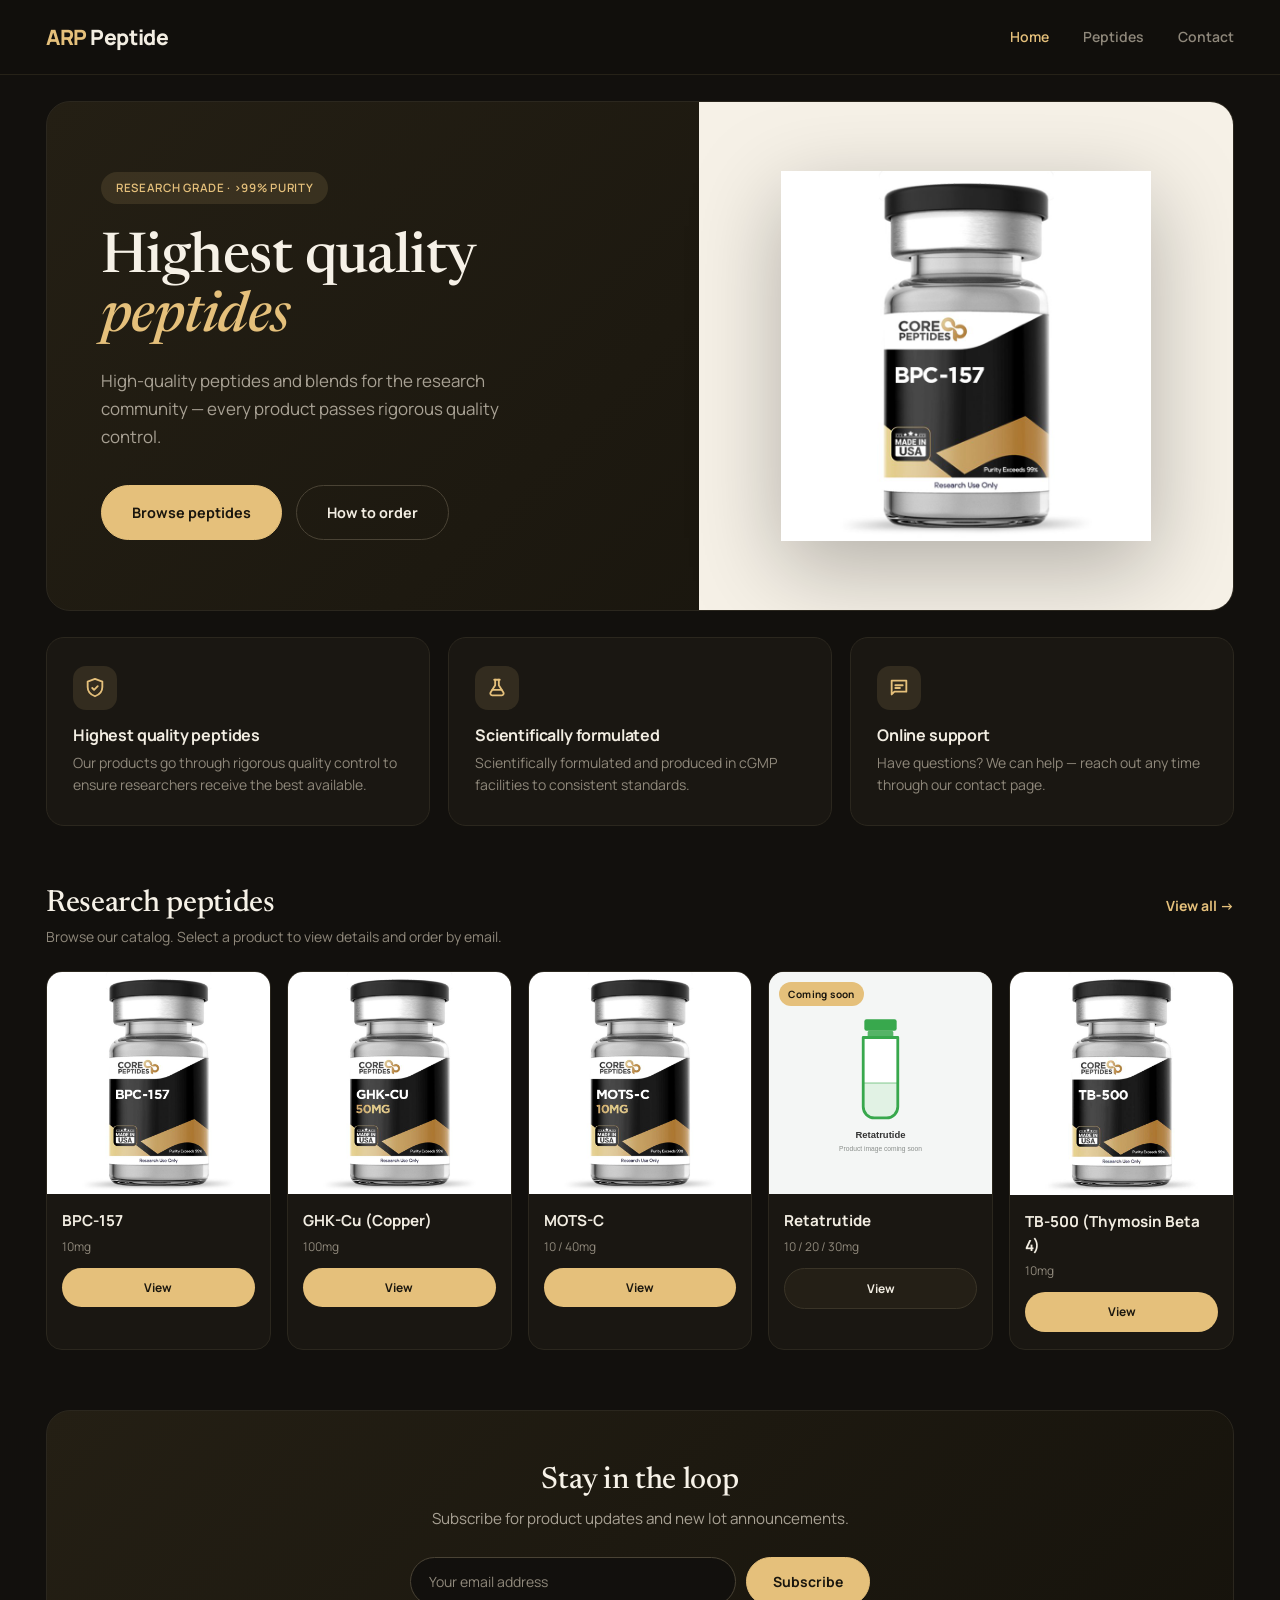
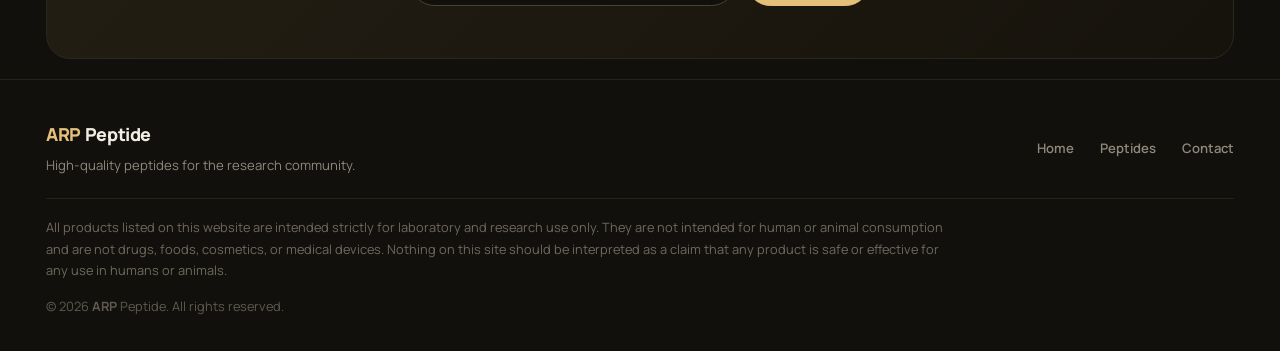
==== index.html @ 28e72f17 "initial" ====
<!DOCTYPE html>
<html lang="en">
<head>
  <meta charset="utf-8">
  <meta name="viewport" content="width=device-width, initial-scale=1">
  <title>ARP Peptide — High Quality Research Peptides</title>
  <meta name="description" content="ARP Peptide — high quality research peptides and peptide blends for laboratory research use.">
  <link rel="preconnect" href="https://fonts.googleapis.com">
  <link rel="preconnect" href="https://fonts.gstatic.com" crossorigin>
  <link href="https://fonts.googleapis.com/css2?family=Manrope:wght@400;500;600;700;800&family=Newsreader:ital,opsz,wght@0,6..72,400;0,6..72,500;1,6..72,400;1,6..72,500&display=swap" rel="stylesheet">
  <link rel="stylesheet" href="assets/css/styles.css">
</head>
<body>

  <header class="site-header">
    <div class="container">
      <a class="logo" data-brand href="index.html">ARP Peptide</a>
      <button class="nav-toggle" aria-label="Toggle menu"><span></span><span></span><span></span></button>
      <nav class="nav">
        <a href="index.html" class="active">Home</a>
        <a href="products.html">Peptides</a>
        <a href="contact.html">Contact</a>
      </nav>
    </div>
  </header>

  <!-- Hero -->
  <section class="hero">
    <div class="container">
      <div class="hero-card">
        <div class="hero-copy">
          <span class="hero-badge">RESEARCH GRADE &middot; &gt;99% PURITY</span>
          <h1>Highest quality <em>peptides</em></h1>
          <p>High-quality peptides and blends for the research community — every product passes rigorous quality control.</p>
          <div class="hero-actions">
            <a class="btn btn--gold btn--lg" href="products.html">Browse peptides</a>
            <a class="btn btn--outline btn--lg" href="contact.html">How to order</a>
          </div>
        </div>
        <div class="hero-visual">
          <img src="assets/img/bpc-157.jpg" alt="Research peptide vial">
        </div>
      </div>
    </div>
  </section>

  <!-- Features -->
  <section class="section-tight">
    <div class="container">
      <div class="features">
        <div class="feature">
          <div class="icon" aria-hidden="true">
            <svg viewBox="0 0 24 24" fill="none" stroke="currentColor" stroke-width="2" stroke-linecap="round" stroke-linejoin="round"><path d="M12 2l8 3v6c0 5-3.5 8.5-8 10-4.5-1.5-8-5-8-10V5z"/><path d="M9 12l2 2 4-4"/></svg>
          </div>
          <h3>Highest quality peptides</h3>
          <p>Our products go through rigorous quality control to ensure researchers receive the best available.</p>
        </div>
        <div class="feature">
          <div class="icon" aria-hidden="true">
            <svg viewBox="0 0 24 24" fill="none" stroke="currentColor" stroke-width="2" stroke-linecap="round" stroke-linejoin="round"><path d="M9 3h6"/><path d="M10 3v6l-5 8a2 2 0 0 0 1.7 3h10.6a2 2 0 0 0 1.7-3l-5-8V3"/><path d="M7 14h10"/></svg>
          </div>
          <h3>Scientifically formulated</h3>
          <p>Scientifically formulated and produced in cGMP facilities to consistent standards.</p>
        </div>
        <div class="feature">
          <div class="icon" aria-hidden="true">
            <svg viewBox="0 0 24 24" fill="none" stroke="currentColor" stroke-width="2" stroke-linecap="round" stroke-linejoin="round"><path d="M4 4h16v12H7l-3 3z"/><path d="M8 9h8"/><path d="M8 12h5"/></svg>
          </div>
          <h3>Online support</h3>
          <p>Have questions? We can help — reach out any time through our contact page.</p>
        </div>
      </div>
    </div>
  </section>

  <!-- Catalog -->
  <section class="section">
    <div class="container">
      <div class="catalog-head">
        <div>
          <h2>Research peptides</h2>
          <p>Browse our catalog. Select a product to view details and order by email.</p>
        </div>
        <a class="catalog-viewall" href="products.html">View all &rarr;</a>
      </div>
      <div class="product-grid" data-product-grid></div>
    </div>
  </section>

  <!-- Newsletter -->
  <section class="section-tight">
    <div class="container">
      <div class="newsletter-card">
        <h2>Stay in the loop</h2>
        <p>Subscribe for product updates and new lot announcements.</p>
        <form data-newsletter>
          <input type="email" placeholder="Your email address" aria-label="Email address" required>
          <button type="submit" class="btn btn--gold">Subscribe</button>
        </form>
      </div>
    </div>
  </section>

  <footer class="site-footer">
    <div class="container">
      <div class="footer-grid">
        <div class="footer-brand">
          <div class="logo" data-brand>ARP Peptide</div>
          <p>High-quality peptides for the research community.</p>
        </div>
        <nav class="foot-nav">
          <a href="index.html">Home</a>
          <a href="products.html">Peptides</a>
          <a href="contact.html">Contact</a>
        </nav>
      </div>
      <p class="disclaimer">All products listed on this website are intended strictly for laboratory and research use only. They are not intended for human or animal consumption and are not drugs, foods, cosmetics, or medical devices. Nothing on this site should be interpreted as a claim that any product is safe or effective for any use in humans or animals.</p>
      <p class="copyright">&copy; <span data-year></span> <span data-brand>ARP Peptide</span>. All rights reserved.</p>
    </div>
  </footer>

  <script src="assets/js/config.js"></script>
  <script src="assets/js/products.js"></script>
  <script src="assets/js/main.js"></script>
</body>
</html>
---- assets/css/styles.css ----
/* ==========================================================================
   ARP Peptide — styles
   Dark, premium theme: warm near-black background, gold accent,
   Newsreader (serif) headlines paired with Manrope (sans) UI.
   ========================================================================== */
:root {
  --gold: #e5c07b;
  --gold-dark: #d4ab5f;

  --bg: #12100d;
  --bg-panel: #1a1712;
  --bg-soft: #16130c;
  --cream: #f6f1e7;

  --line: #2b271e;
  --line-2: #262218;
  --border-strong: #4a4335;

  --ink: #f6f1e7;
  --ink-2: #f2ede2;
  --body: #c9c4ba;
  --muted: #8f887b;
  --muted-2: #a8a194;
  --faint: #6f695c;

  /* backwards-compatible aliases used by shared components */
  --accent: var(--gold);
  --accent-dark: var(--gold-dark);

  --radius-pill: 999px;
  --maxw: 1240px;
  --font: 'Manrope', system-ui, 'Segoe UI', Arial, sans-serif;
  --font-serif: 'Newsreader', Georgia, 'Times New Roman', serif;
}

* { box-sizing: border-box; }
html { -webkit-text-size-adjust: 100%; }

body {
  margin: 0;
  font-family: var(--font);
  color: var(--body);
  background: var(--bg);
  line-height: 1.6;
  font-size: 16px;
}

img { max-width: 100%; height: auto; display: block; }

a { color: var(--gold); text-decoration: none; }
a:hover { color: var(--gold-dark); }

h1, h2, h3, h4 { color: var(--ink); font-weight: 700; line-height: 1.2; margin: 0 0 .6em; letter-spacing: -.01em; }
h1 { font-size: 2rem; }
h2 { font-size: 1.7rem; }
h3 { font-size: 1.2rem; }
h4 { font-size: 1.02rem; }

.container, .wrap { max-width: var(--maxw); margin: 0 auto; padding: 0 26px; }
.section { padding: 40px 0; }
.section-tight { padding: 20px 0; }
.text-center { text-align: center; }
.serif { font-family: var(--font-serif); font-weight: 500; }

/* ---------- Buttons -------------------------------------------------------- */
.btn {
  display: inline-block;
  font-family: var(--font);
  font-weight: 700;
  font-size: .875rem;
  padding: 13px 26px;
  border-radius: var(--radius-pill);
  border: 1.5px solid var(--gold);
  background: var(--gold);
  color: #1a160e;
  cursor: pointer;
  transition: background .18s ease, color .18s ease, border-color .18s ease, transform .18s ease;
  text-align: center;
  white-space: nowrap;
}
.btn:hover { background: var(--gold-dark); border-color: var(--gold-dark); color: #1a160e; transform: translateY(-1px); }
/* aliases */
.btn--gold, .btn--solid { background: var(--gold); border-color: var(--gold); color: #1a160e; }
.btn--outline {
  background: transparent; border: 1.5px solid var(--border-strong); color: var(--ink-2);
}
.btn--outline:hover { background: rgba(229,192,123,.08); border-color: var(--gold); color: var(--ink-2); transform: translateY(-1px); }
.btn--block { display: block; width: 100%; }
.btn--lg { padding: 15px 30px; font-size: .9rem; }
.btn--sm { padding: 10px 20px; font-size: .8rem; }

/* ---------- Header --------------------------------------------------------- */
.site-header {
  position: sticky; top: 0; z-index: 50;
  background: rgba(18,16,13,.86);
  backdrop-filter: blur(10px);
  -webkit-backdrop-filter: blur(10px);
  border-bottom: 1px solid var(--line-2);
}
.site-header .container {
  display: flex; align-items: center; justify-content: space-between;
  min-height: 74px; gap: 18px;
}
.logo { font-size: 1.32rem; font-weight: 800; letter-spacing: -.02em; color: var(--ink-2); }
.logo b { color: var(--gold); font-weight: 800; }
.nav { display: flex; align-items: center; gap: 34px; }
.nav a { color: var(--muted); font-weight: 600; font-size: .875rem; }
.nav a:hover, .nav a.active { color: var(--gold); }
.header-cta { margin-left: auto; }
.nav-toggle { display: none; background: none; border: 0; cursor: pointer; padding: 8px; color: var(--ink-2); }
.nav-toggle span { display: block; width: 24px; height: 2px; background: currentColor; margin: 5px 0; transition: .2s; }

/* ---------- Hero ----------------------------------------------------------- */
.hero { padding: 26px 0 6px; }
.hero-card {
  background: linear-gradient(135deg, #241f14 0%, #16130c 100%);
  border: 1px solid var(--line);
  border-radius: 24px;
  overflow: hidden;
  display: grid;
  grid-template-columns: 1.1fr .9fr;
}
.hero-copy { padding: 70px 54px; }
.hero-badge {
  display: inline-block;
  background: rgba(229,192,123,.12); color: var(--gold);
  font-weight: 600; font-size: .72rem; letter-spacing: .06em;
  padding: 7px 15px; border-radius: var(--radius-pill); margin-bottom: 26px;
}
.hero-copy h1 {
  font-family: var(--font-serif); font-weight: 500;
  font-size: clamp(2.2rem, 4.4vw, 3.5rem); line-height: 1.04;
  color: #f6f1e7; margin: 0 0 20px;
}
.hero-copy h1 em { font-style: italic; color: var(--gold); }
.hero-copy p { font-size: 1.06rem; line-height: 1.65; color: var(--muted-2); max-width: 430px; margin: 0 0 34px; }
.hero-actions { display: flex; gap: 14px; flex-wrap: wrap; }
.hero-visual { background: var(--cream); display: flex; align-items: center; justify-content: center; padding: 30px; }
.hero-visual img { width: 78%; filter: drop-shadow(0 26px 44px rgba(0,0,0,.28)); }

/* ---------- Feature columns ------------------------------------------------ */
.features { display: grid; grid-template-columns: repeat(3, 1fr); gap: 18px; }
.feature { background: var(--bg-panel); border: 1px solid var(--line); border-radius: 18px; padding: 28px 26px; }
.feature .icon {
  width: 44px; height: 44px; border-radius: 13px;
  background: rgba(229,192,123,.12); color: var(--gold);
  display: flex; align-items: center; justify-content: center; margin-bottom: 16px;
}
.feature .icon svg { width: 22px; height: 22px; }
.feature h3 { font-size: 1rem; color: var(--ink-2); margin: 0 0 7px; }
.feature p { margin: 0; font-size: .875rem; line-height: 1.6; color: var(--muted); }

/* ---------- Catalog header ------------------------------------------------- */
.catalog-head { display: flex; align-items: baseline; justify-content: space-between; gap: 18px; margin-bottom: 22px; }
.catalog-head h2 { font-family: var(--font-serif); font-weight: 500; font-size: 1.9rem; color: #f6f1e7; margin: 0 0 4px; }
.catalog-head p { font-size: .875rem; color: var(--muted); margin: 0; }
.catalog-viewall { font-size: .875rem; font-weight: 700; color: var(--gold); white-space: nowrap; }

/* generic section titles (used by products / contact pages) */
.section-title { color: var(--ink); }
.section-sub { color: var(--muted); margin: 0 0 30px; }
.products-page .section-title { font-family: var(--font-serif); font-weight: 500; }

/* ---------- Product grid + cards ------------------------------------------- */
.product-grid {
  display: grid;
  grid-template-columns: repeat(auto-fill, minmax(185px, 1fr));
  gap: 16px;
}
.product-card {
  background: var(--bg-panel);
  border: 1px solid var(--line);
  border-radius: 16px;
  overflow: hidden;
  display: block;
  transition: border-color .2s ease, transform .2s ease, box-shadow .2s ease;
}
.product-card:hover { border-color: #3d3728; transform: translateY(-3px); box-shadow: 0 16px 34px rgba(0,0,0,.35); }
.product-card__imgwrap { aspect-ratio: 1; background: var(--cream); position: relative; }
.product-card__imgwrap img { width: 100%; height: 100%; object-fit: cover; }
.product-card__badge {
  position: absolute; top: 10px; left: 10px;
  font-size: .625rem; font-weight: 700; letter-spacing: .04em;
  background: var(--gold); color: #1a160e; padding: 4px 9px; border-radius: var(--radius-pill);
}
.product-card__body { padding: 15px 15px 17px; }
.product-card__title { font-weight: 700; font-size: .95rem; color: var(--ink-2); }
.product-card__sizes { font-size: .75rem; color: var(--muted); margin: 3px 0 12px; }
.product-card__cta {
  text-align: center; background: var(--gold); color: #1a160e;
  font-weight: 700; font-size: .75rem; padding: 10px 0; border-radius: var(--radius-pill);
}
.product-card__cta--ghost { background: #241f16; color: var(--ink-2); border: 1px solid #3a3427; }

/* ---------- Newsletter card ------------------------------------------------ */
.newsletter-card {
  background: linear-gradient(135deg, #241f14 0%, #16130c 100%);
  border: 1px solid var(--line); border-radius: 24px;
  padding: 52px; text-align: center;
}
.newsletter-card h2 { font-family: var(--font-serif); font-weight: 500; font-size: 1.9rem; color: #f6f1e7; margin: 0 0 8px; }
.newsletter-card p { font-size: .95rem; color: var(--muted-2); margin: 0 0 26px; }
.newsletter-card form { display: flex; gap: 10px; max-width: 460px; margin: 0 auto; }
.newsletter-card input {
  flex: 1; background: var(--bg); border: 1px solid var(--border-strong); color: var(--ink-2);
  font-family: var(--font); font-size: .875rem; padding: 14px 18px; border-radius: var(--radius-pill); outline: none;
}
.newsletter-card input::placeholder { color: var(--muted); }

/* ---------- Product detail ------------------------------------------------- */
.product-detail { display: grid; grid-template-columns: 1fr 1fr; gap: 50px; align-items: start; }
.product-gallery { border: 1px solid var(--line); border-radius: 18px; overflow: hidden; background: var(--cream); position: sticky; top: 92px; }
.product-gallery img { width: 100%; aspect-ratio: 1/1; object-fit: cover; }
.product-info h1 { margin-bottom: 6px; }
.spec-table { width: 100%; border-collapse: collapse; margin: 20px 0 26px; }
.spec-table th, .spec-table td { text-align: left; padding: 10px 0; border-bottom: 1px solid var(--line); font-size: .92rem; }
.spec-table th { color: var(--ink-2); font-weight: 600; width: 40%; }
.spec-table td { color: var(--body); }

.order-box { background: var(--bg-panel); border: 1px solid var(--line); border-radius: 16px; padding: 22px; }
.order-box .field { margin-bottom: 16px; }
.order-box label { display: block; font-weight: 600; color: var(--ink-2); font-size: .72rem; text-transform: uppercase; letter-spacing: .04em; margin-bottom: 7px; }
.order-box select, .order-box input {
  width: 100%; padding: 12px 14px; border: 1px solid var(--border-strong); border-radius: 10px;
  font-family: var(--font); font-size: .95rem; color: var(--ink-2); background: var(--bg);
}
.order-box .row { display: flex; gap: 14px; }
.order-box .row .field { flex: 1; }
.order-note { font-size: .78rem; color: var(--muted); margin: 14px 0 0; }

.product-description { margin-top: 56px; padding-top: 40px; border-top: 1px solid var(--line); }
.product-description h3 { margin-top: 34px; color: var(--gold); }
.product-description h4 { margin-top: 26px; color: var(--ink-2); }
.product-description p, .product-description li { font-size: .96rem; color: var(--body); }
.product-description ul { padding-left: 20px; }
.coming-soon { text-align: center; padding: 40px 20px; background: var(--bg-panel); border: 1px dashed #3a3427; border-radius: 16px; color: var(--muted); }
.coming-soon h3 { color: var(--ink-2); }

.breadcrumb { font-size: .82rem; color: var(--muted); margin-bottom: 24px; }
.breadcrumb a { color: var(--muted); }
.breadcrumb a:hover { color: var(--gold); }

/* ---------- Contact -------------------------------------------------------- */
.contact-card { max-width: 640px; margin: 0 auto; text-align: center; background: var(--bg-panel); border: 1px solid var(--line); border-radius: 18px; padding: 44px; }
.contact-card h3 { color: var(--ink-2); }
.contact-card .big-email { display: inline-block; font-size: 1.25rem; font-weight: 700; color: var(--gold); margin: 18px 0 26px; word-break: break-all; }

/* ---------- Footer --------------------------------------------------------- */
.site-footer { border-top: 1px solid var(--line-2); background: var(--bg); padding: 40px 0 34px; font-size: .82rem; color: var(--faint); }
.site-footer .footer-grid { display: flex; flex-wrap: wrap; justify-content: space-between; align-items: center; gap: 18px; padding-bottom: 22px; border-bottom: 1px solid var(--line-2); }
.site-footer .logo { color: var(--ink-2); font-size: 1.12rem; margin-bottom: 6px; }
.site-footer .footer-brand p { color: var(--muted); margin: 0; }
.site-footer .foot-nav { display: flex; gap: 26px; flex-wrap: wrap; font-weight: 600; }
.site-footer a { color: var(--muted); }
.site-footer a:hover { color: var(--gold); }
.site-footer .disclaimer { line-height: 1.7; margin: 18px 0 0; max-width: 900px; font-size: .8rem; color: var(--faint); }
.site-footer .copyright { margin: 14px 0 0; color: #5f5a4f; font-size: .8rem; }

/* ---------- Responsive ----------------------------------------------------- */
@media (max-width: 900px) {
  .hero-card { grid-template-columns: 1fr; }
  .hero-copy { padding: 48px 34px; }
  .hero-visual { order: -1; }
  .features { grid-template-columns: 1fr; gap: 14px; }
  .product-detail { grid-template-columns: 1fr; gap: 34px; }
  .product-gallery { position: static; max-width: 460px; margin: 0 auto; }
}
@media (max-width: 820px) {
  .nav {
    position: absolute; top: 74px; left: 0; right: 0;
    background: rgba(18,16,13,.98); border-bottom: 1px solid var(--line);
    flex-direction: column; gap: 0; padding: 8px 0; display: none;
  }
  .nav.open { display: flex; }
  .nav a { width: 100%; padding: 14px 26px; }
  .nav-toggle { display: block; order: 3; }
  .header-cta { display: none; }
}
@media (max-width: 560px) {
  .container, .wrap { padding: 0 18px; }
  .newsletter-card { padding: 36px 24px; }
  .newsletter-card form { flex-direction: column; }
  .catalog-head { flex-direction: column; align-items: flex-start; gap: 8px; }
  .order-box .row { flex-direction: column; gap: 0; }
}
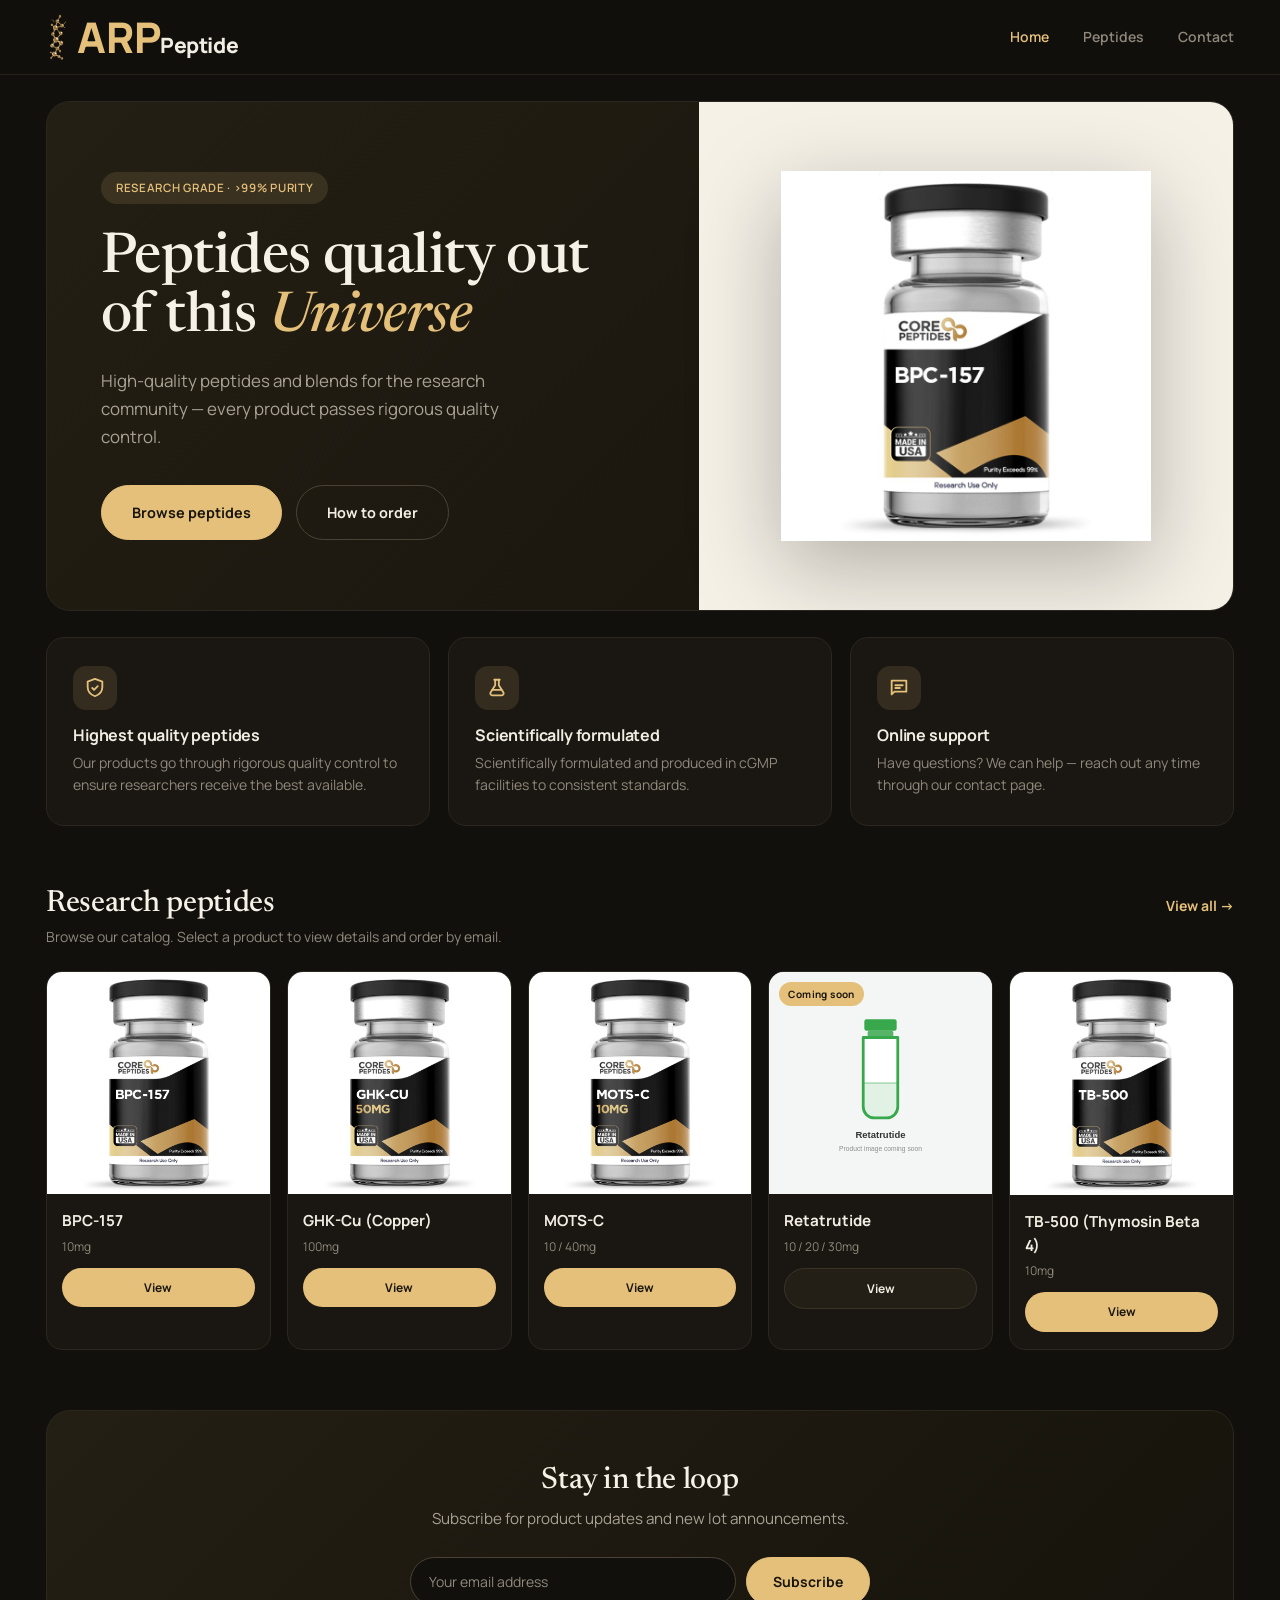
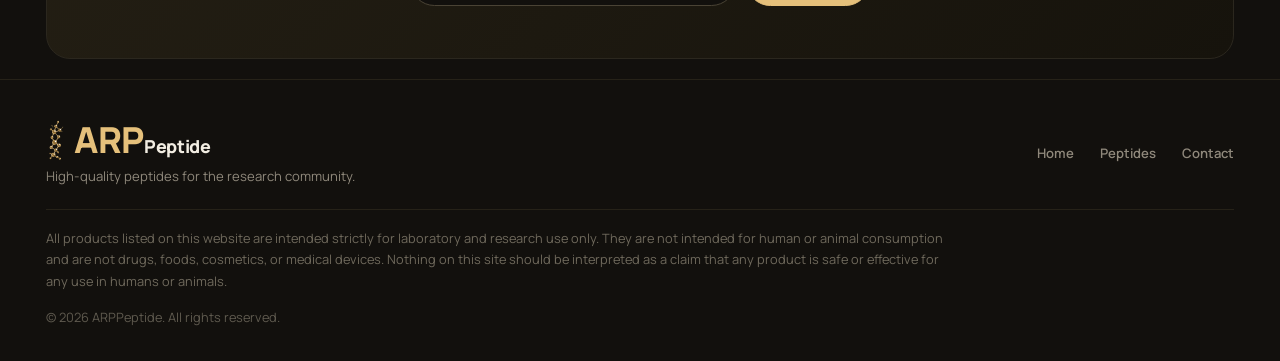
==== commit 827ae39c: "editing the logo and a text on the home page" ====
--- a/index.html
+++ b/index.html
@@ -30,7 +30,7 @@
       <div class="hero-card">
         <div class="hero-copy">
           <span class="hero-badge">RESEARCH GRADE &middot; &gt;99% PURITY</span>
-          <h1>Highest quality <em>peptides</em></h1>
+          <h1>Peptides quality out of this <em>Universe</em></h1>
           <p>High-quality peptides and blends for the research community — every product passes rigorous quality control.</p>
           <div class="hero-actions">
             <a class="btn btn--gold btn--lg" href="products.html">Browse peptides</a>
--- a/assets/css/styles.css
+++ b/assets/css/styles.css
@@ -101,8 +101,11 @@
   display: flex; align-items: center; justify-content: space-between;
   min-height: 74px; gap: 18px;
 }
-.logo { font-size: 1.32rem; font-weight: 800; letter-spacing: -.02em; color: var(--ink-2); }
-.logo b { color: var(--gold); font-weight: 800; }
+.logo { display: inline-flex; align-items: center; gap: 9px; font-size: 1.32rem; font-weight: 800; letter-spacing: -.02em; color: var(--ink-2); line-height: 1; white-space: nowrap; }
+.logo-mark { height: 2.2em; width: auto; flex-shrink: 0; display: block; }        /* molecule mark, left of the wordmark */
+.logo-text { display: inline-flex; align-items: baseline; }
+.logo .brand-primary { color: var(--gold); font-weight: 800; font-size: 2em; }   /* "ARP" — 2x bigger */
+.logo .brand-secondary { color: var(--ink-2); font-weight: 800; }                 /* "Peptide" */
 .nav { display: flex; align-items: center; gap: 34px; }
 .nav a { color: var(--muted); font-weight: 600; font-size: .875rem; }
 .nav a:hover, .nav a.active { color: var(--gold); }
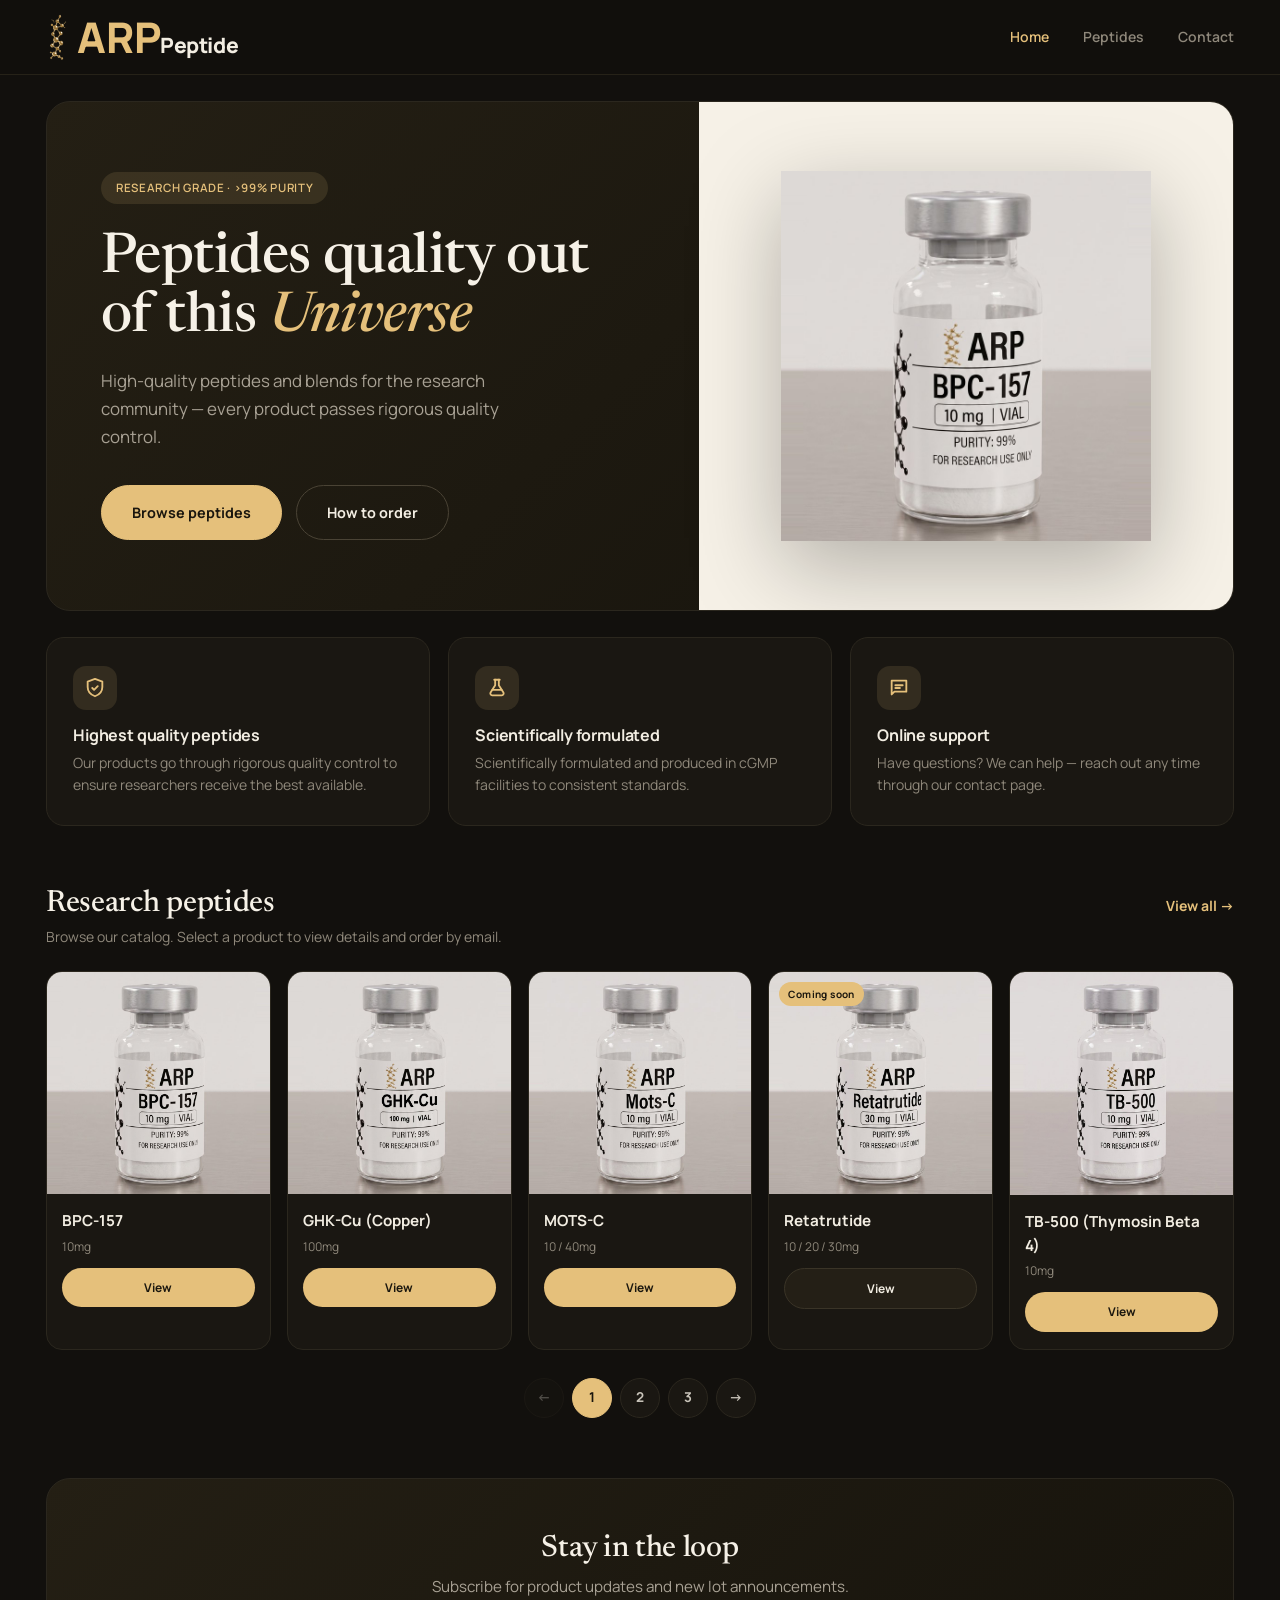
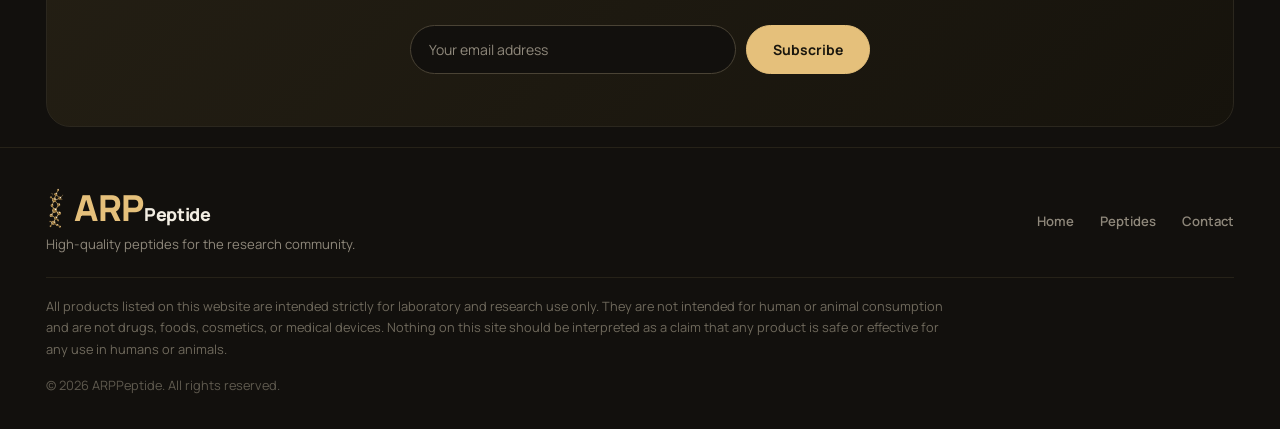
==== commit b28aa1aa: "fixing the products images and adding more products and paginate for home page" ====
--- a/index.html
+++ b/index.html
@@ -83,7 +83,7 @@
         </div>
         <a class="catalog-viewall" href="products.html">View all &rarr;</a>
       </div>
-      <div class="product-grid" data-product-grid></div>
+      <div class="product-grid" data-product-grid data-page-size="5"></div>
     </div>
   </section>
 
--- a/assets/css/styles.css
+++ b/assets/css/styles.css
@@ -195,6 +195,21 @@
 }
 .product-card__cta--ghost { background: #241f16; color: var(--ink-2); border: 1px solid #3a3427; }
 
+/* ---------- Pagination ----------------------------------------------------- */
+.pagination { display: flex; justify-content: center; align-items: center; gap: 8px; margin-top: 28px; flex-wrap: wrap; }
+.pagination:empty { display: none; }
+.page-btn {
+  min-width: 40px; height: 40px; padding: 0 12px;
+  border: 1px solid var(--line); border-radius: var(--radius-pill);
+  background: var(--bg-panel); color: var(--body);
+  font-family: var(--font); font-weight: 700; font-size: .85rem; line-height: 1;
+  cursor: pointer;
+  transition: border-color .18s ease, color .18s ease, background .18s ease;
+}
+.page-btn:hover:not(:disabled):not(.is-active) { border-color: var(--gold); color: var(--gold); }
+.page-btn.is-active { background: var(--gold); border-color: var(--gold); color: #1a160e; }
+.page-btn:disabled { opacity: .35; cursor: default; }
+
 /* ---------- Newsletter card ------------------------------------------------ */
 .newsletter-card {
   background: linear-gradient(135deg, #241f14 0%, #16130c 100%);
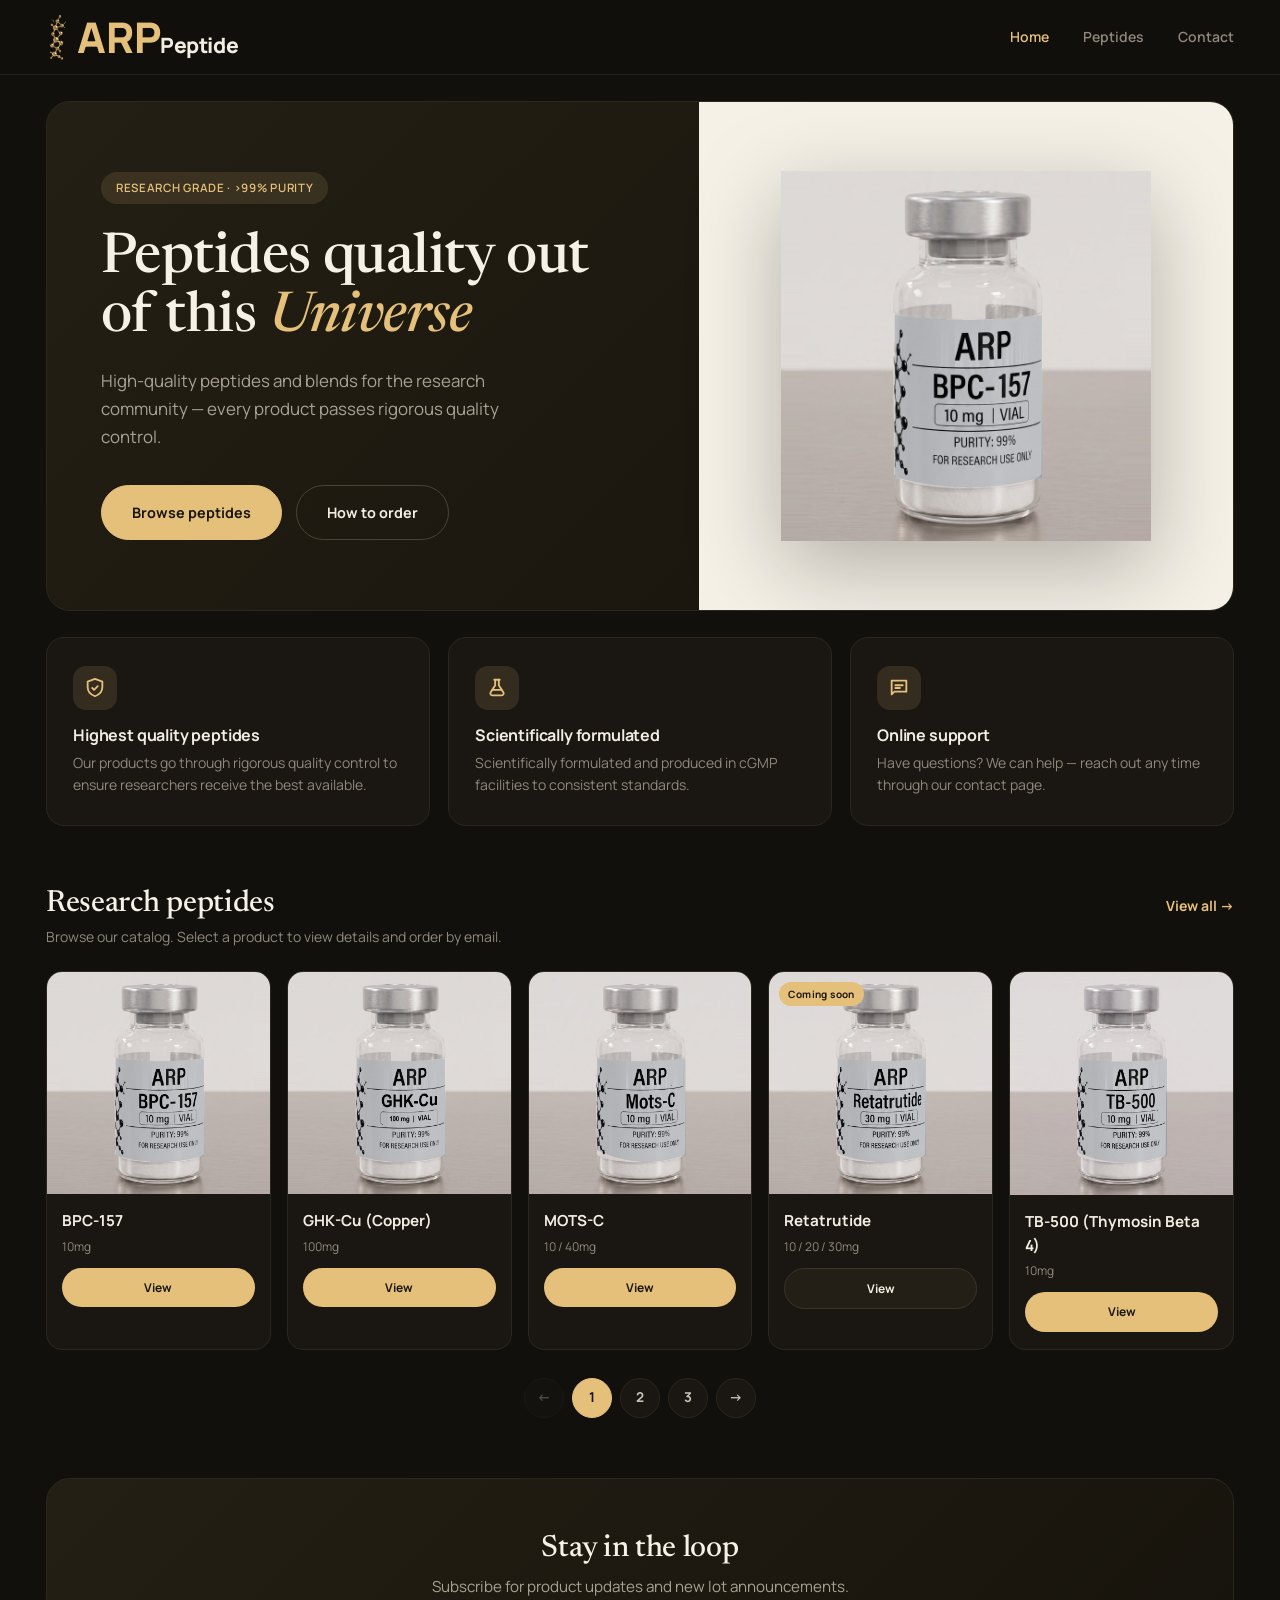
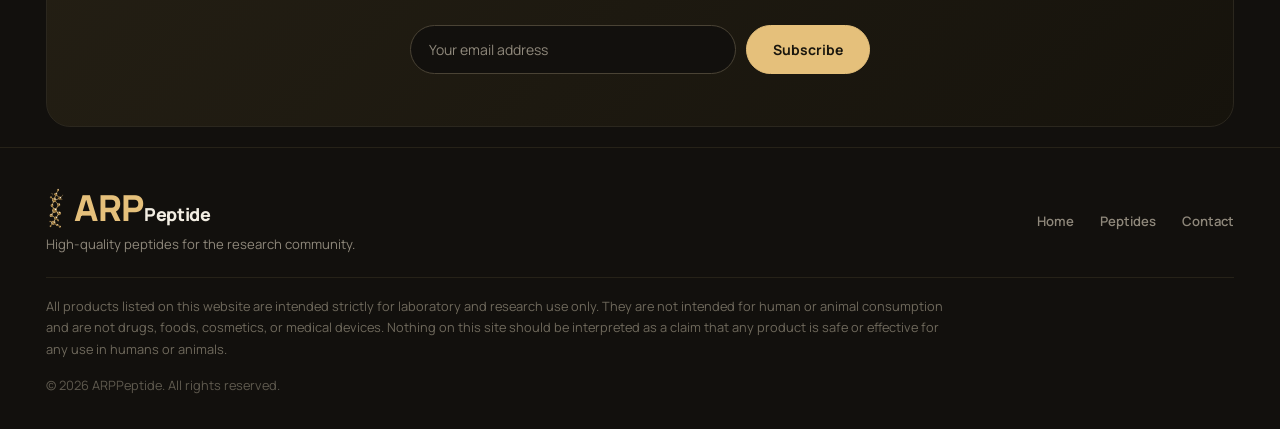
==== commit 45872af3: "fixing the label" ====
--- a/index.html
+++ b/index.html
@@ -5,6 +5,10 @@
   <meta name="viewport" content="width=device-width, initial-scale=1">
   <title>ARP Peptide — High Quality Research Peptides</title>
   <meta name="description" content="ARP Peptide — high quality research peptides and peptide blends for laboratory research use.">
+  <link rel="icon" href="favicon.ico" sizes="any">
+  <link rel="icon" type="image/png" sizes="32x32" href="assets/img/favicon-32.png">
+  <link rel="icon" type="image/png" sizes="192x192" href="assets/img/favicon-192.png">
+  <link rel="apple-touch-icon" href="assets/img/apple-touch-icon.png">
   <link rel="preconnect" href="https://fonts.googleapis.com">
   <link rel="preconnect" href="https://fonts.gstatic.com" crossorigin>
   <link href="https://fonts.googleapis.com/css2?family=Manrope:wght@400;500;600;700;800&family=Newsreader:ital,opsz,wght@0,6..72,400;0,6..72,500;1,6..72,400;1,6..72,500&display=swap" rel="stylesheet">
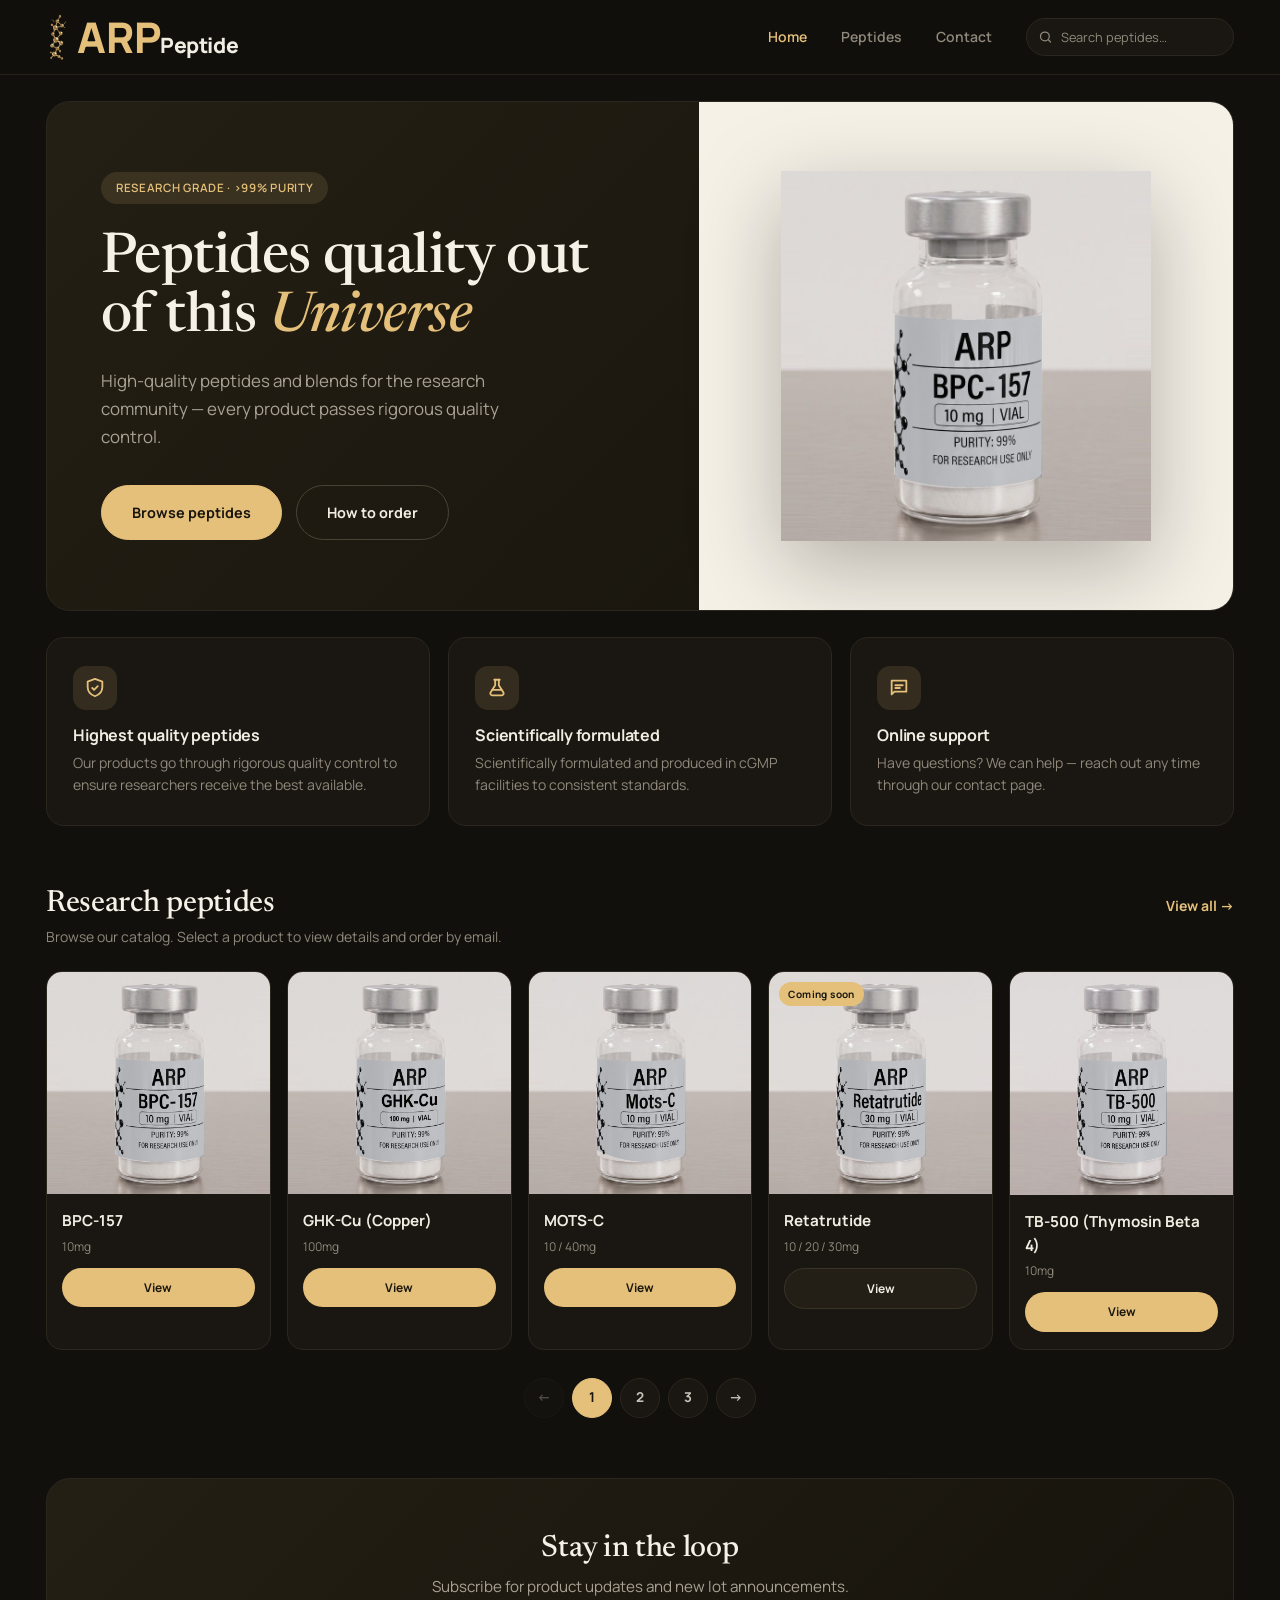
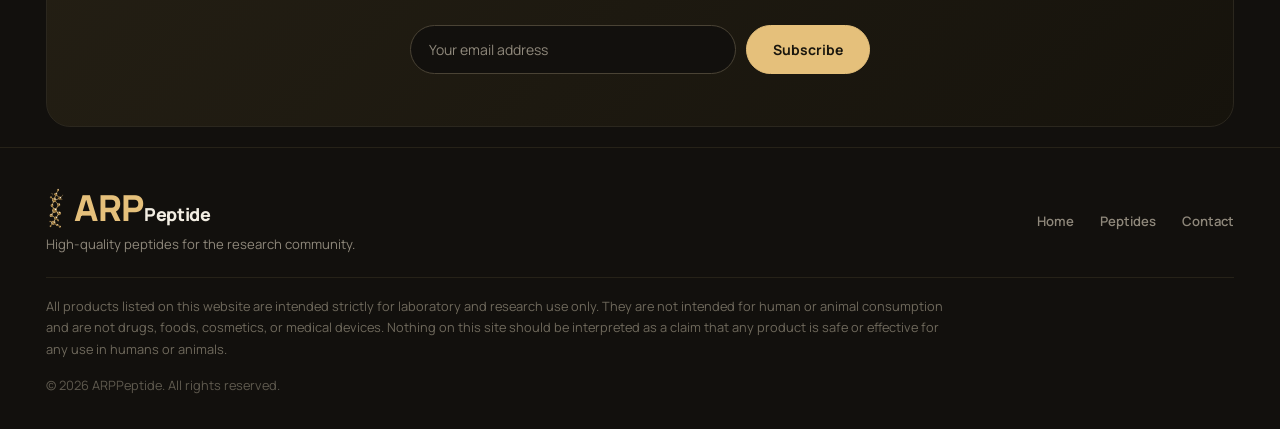
==== commit f54c4a34: "adding search bar" ====
--- a/index.html
+++ b/index.html
@@ -24,6 +24,12 @@
         <a href="index.html" class="active">Home</a>
         <a href="products.html">Peptides</a>
         <a href="contact.html">Contact</a>
+              <form class="nav-search" role="search" action="products.html" method="get">
+          <!-- input first so the icon can react to :focus via a sibling selector -->
+          <input type="search" name="q" data-product-search placeholder="Search peptides&hellip;" aria-label="Search peptides" autocomplete="off">
+          <svg class="search-icon" viewBox="0 0 24 24" fill="none" stroke="currentColor" stroke-width="2" stroke-linecap="round" stroke-linejoin="round" aria-hidden="true"><circle cx="11" cy="11" r="7"/><path d="M20 20l-3.5-3.5"/></svg>
+          <button type="button" class="search-clear" data-search-clear aria-label="Clear search" hidden>&times;</button>
+        </form>
       </nav>
     </div>
   </header>
--- a/assets/css/styles.css
+++ b/assets/css/styles.css
@@ -195,6 +195,39 @@
 }
 .product-card__cta--ghost { background: #241f16; color: var(--ink-2); border: 1px solid #3a3427; }
 
+/* ---------- Search (lives in the nav bar) ---------------------------------- */
+.nav-search { position: relative; width: 208px; flex-shrink: 0; }
+.nav-search input {
+  width: 100%; padding: 9px 32px 9px 34px;
+  background: var(--bg-panel); border: 1px solid var(--line);
+  border-radius: var(--radius-pill); color: var(--ink-2);
+  font-family: var(--font); font-size: .8rem; outline: none;
+  transition: border-color .18s ease, background .18s ease;
+}
+.nav-search input::placeholder { color: var(--muted); }
+.nav-search input:focus { border-color: var(--gold); background: #1e1a14; }
+/* hide the native clear button; we render our own */
+.nav-search input[type="search"]::-webkit-search-cancel-button,
+.nav-search input[type="search"]::-webkit-search-decoration { -webkit-appearance: none; appearance: none; }
+.search-icon {
+  position: absolute; left: 12px; top: 50%; transform: translateY(-50%);
+  width: 15px; height: 15px; color: var(--muted); pointer-events: none;
+  transition: color .18s ease;
+}
+.nav-search input:focus ~ .search-icon { color: var(--gold); }
+.search-clear {
+  position: absolute; right: 6px; top: 50%; transform: translateY(-50%);
+  width: 22px; height: 22px; padding: 0; border: 0; border-radius: 50%;
+  background: transparent; color: var(--muted);
+  font-size: 1rem; line-height: 1; cursor: pointer;
+  transition: color .18s ease, background .18s ease;
+}
+.search-clear:hover { color: var(--gold); background: rgba(229,192,123,.12); }
+.search-count { text-align: center; color: var(--muted); font-size: .8rem; margin: 0 0 26px; min-height: 1.1em; }
+.search-empty { text-align: center; padding: 54px 20px; color: var(--muted); }
+.search-empty h3 { color: var(--ink-2); margin-bottom: .4em; }
+.search-empty p { margin: 0; font-size: .92rem; }
+
 /* ---------- Pagination ----------------------------------------------------- */
 .pagination { display: flex; justify-content: center; align-items: center; gap: 8px; margin-top: 28px; flex-wrap: wrap; }
 .pagination:empty { display: none; }
@@ -293,6 +326,9 @@
   .nav a { width: 100%; padding: 14px 26px; }
   .nav-toggle { display: block; order: 3; }
   .header-cta { display: none; }
+  /* no room for search in the bar at this width, so it rides in the dropdown */
+  .nav-search { width: calc(100% - 52px); margin: 8px 26px 10px; }
+  .nav-search input { padding: 12px 34px; font-size: .9rem; }
 }
 @media (max-width: 560px) {
   .container, .wrap { padding: 0 18px; }
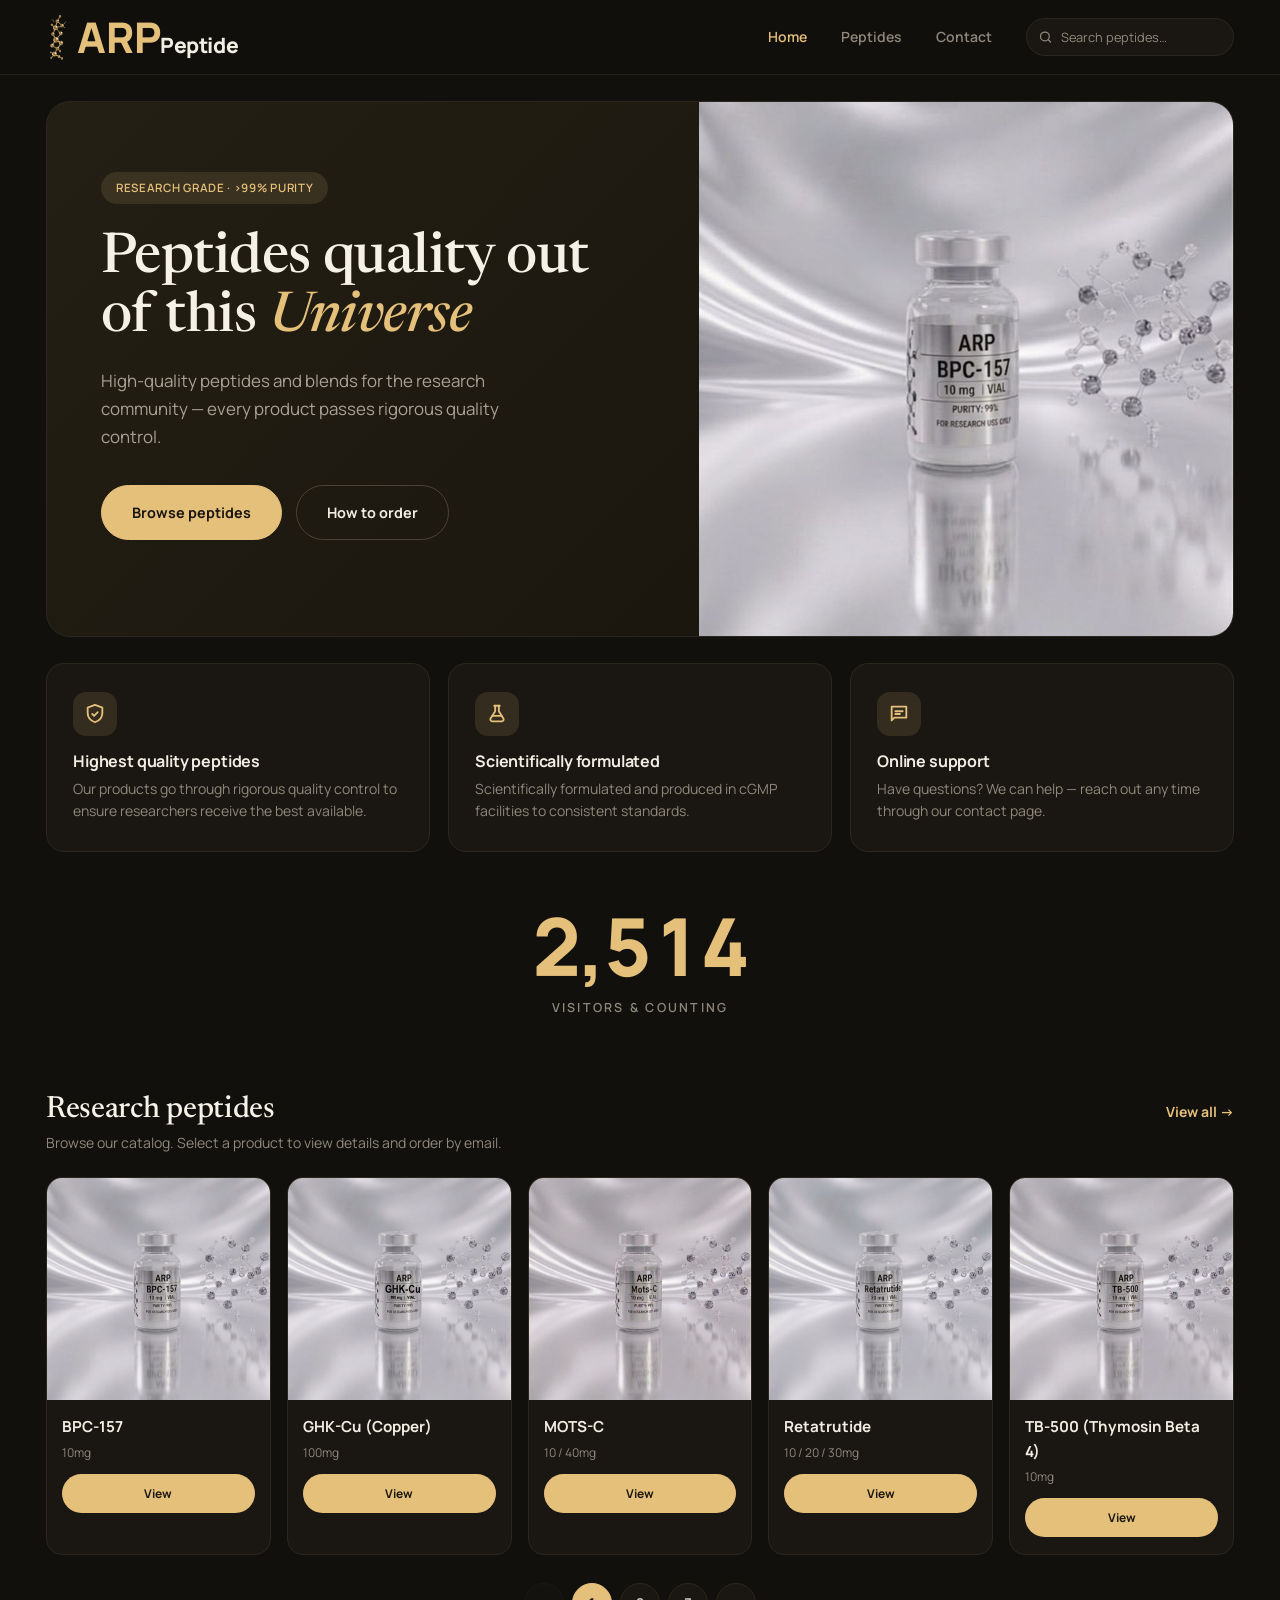
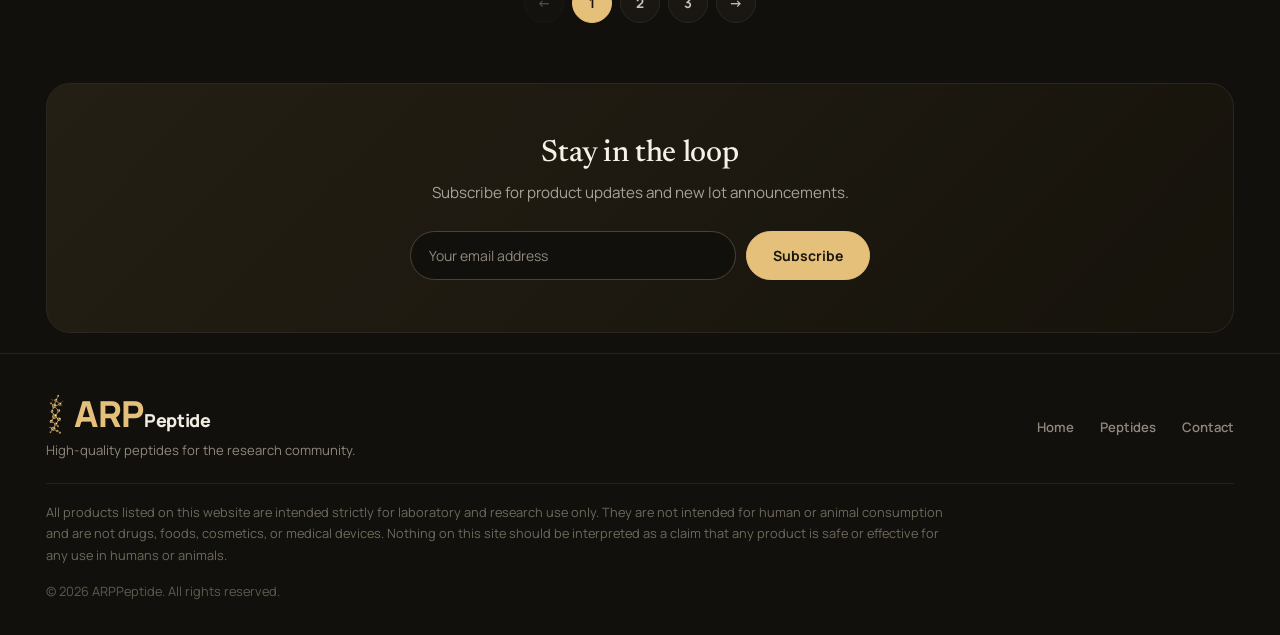
==== commit ae5ee3f3: "adding visitor counter" ====
--- a/index.html
+++ b/index.html
@@ -54,6 +54,8 @@
     </div>
   </section>
 
+  
+
   <!-- Features -->
   <section class="section-tight">
     <div class="container">
@@ -82,6 +84,17 @@
       </div>
     </div>
   </section>
+
+  <!-- Visitor counter (home page only) -->
+  <section class="section-tight">
+    <div class="container">
+      <div class="visitor-stat">
+        <div class="visitor-stat__num" data-visitor-count>0</div>
+        <div class="visitor-stat__label">Visitors &amp; counting</div>
+      </div>
+    </div>
+  </section>
+
 
   <!-- Catalog -->
   <section class="section">
--- a/assets/css/styles.css
+++ b/assets/css/styles.css
@@ -138,8 +138,8 @@
 .hero-copy h1 em { font-style: italic; color: var(--gold); }
 .hero-copy p { font-size: 1.06rem; line-height: 1.65; color: var(--muted-2); max-width: 430px; margin: 0 0 34px; }
 .hero-actions { display: flex; gap: 14px; flex-wrap: wrap; }
-.hero-visual { background: var(--cream); display: flex; align-items: center; justify-content: center; padding: 30px; }
-.hero-visual img { width: 78%; filter: drop-shadow(0 26px 44px rgba(0,0,0,.28)); }
+.hero-visual { background: var(--cream); overflow: hidden; }
+.hero-visual img { width: 100%; height: 100%; object-fit: cover; display: block; }
 
 /* ---------- Feature columns ------------------------------------------------ */
 .features { display: grid; grid-template-columns: repeat(3, 1fr); gap: 18px; }
@@ -307,11 +307,25 @@
 .site-footer .disclaimer { line-height: 1.7; margin: 18px 0 0; max-width: 900px; font-size: .8rem; color: var(--faint); }
 .site-footer .copyright { margin: 14px 0 0; color: #5f5a4f; font-size: .8rem; }
 
+/* ---------- Visitor counter (home page) ------------------------------------ */
+.visitor-stat { text-align: center; padding: 14px 0; }
+.visitor-stat__num {
+  font-family: var(--font);
+  font-size: clamp(2.8rem, 9vw, 5rem);
+  font-weight: 800; line-height: 1; letter-spacing: -.02em;
+  color: var(--gold);
+  font-variant-numeric: tabular-nums;   /* keeps width steady while counting */
+}
+.visitor-stat__label {
+  margin-top: 12px; font-size: .78rem; font-weight: 600;
+  text-transform: uppercase; letter-spacing: .18em; color: var(--muted);
+}
+
 /* ---------- Responsive ----------------------------------------------------- */
 @media (max-width: 900px) {
   .hero-card { grid-template-columns: 1fr; }
   .hero-copy { padding: 48px 34px; }
-  .hero-visual { order: -1; }
+  .hero-visual { order: -1; height: 300px; }
   .features { grid-template-columns: 1fr; gap: 14px; }
   .product-detail { grid-template-columns: 1fr; gap: 34px; }
   .product-gallery { position: static; max-width: 460px; margin: 0 auto; }
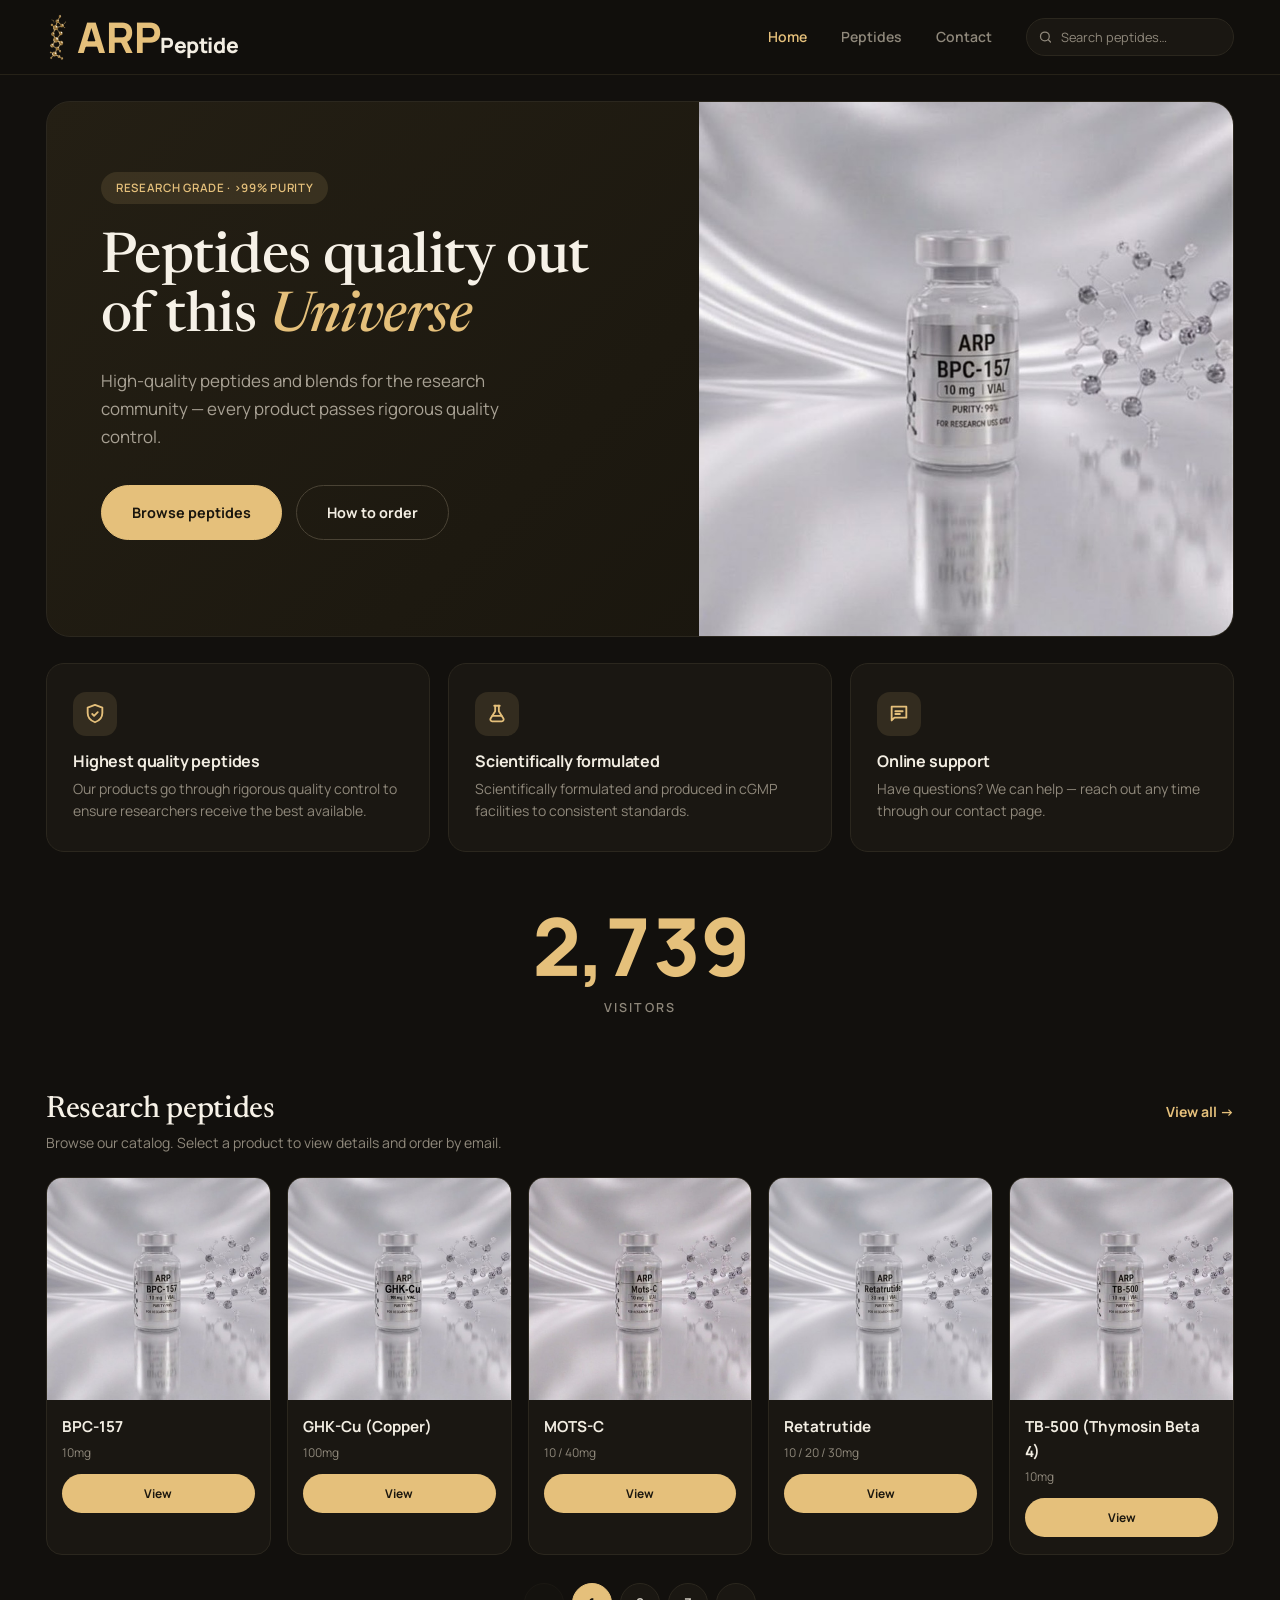
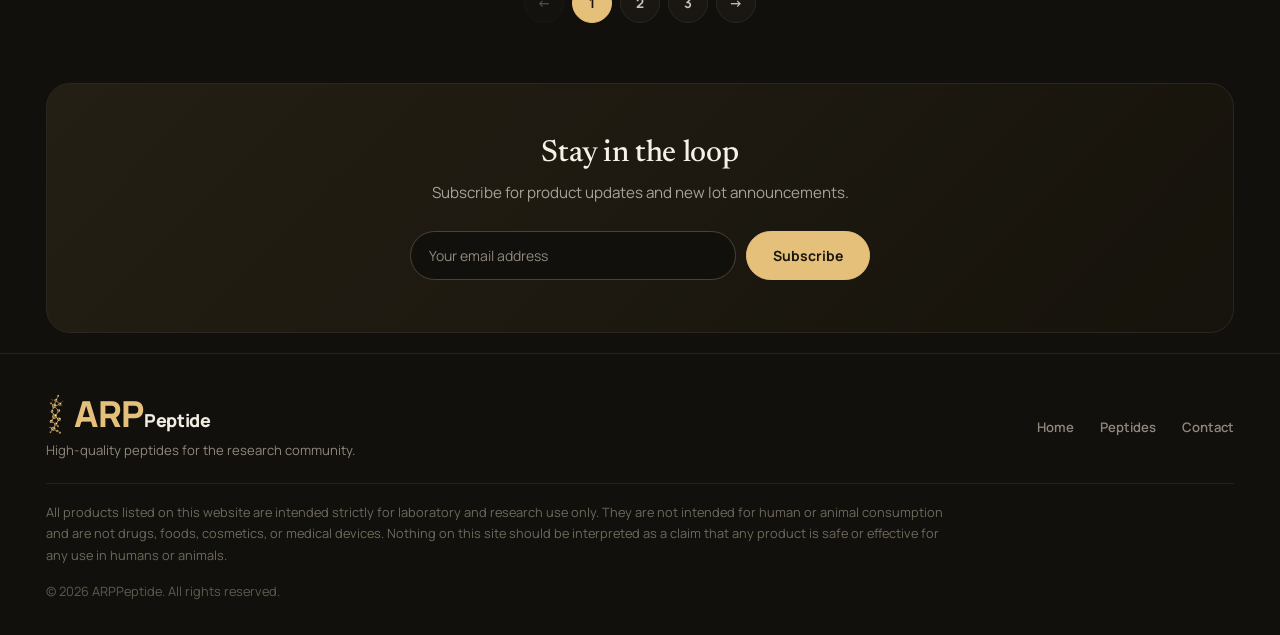
==== commit be2ec552: "remove "& counting" from "Visitors & counting" in home page" ====
--- a/index.html
+++ b/index.html
@@ -90,7 +90,7 @@
     <div class="container">
       <div class="visitor-stat">
         <div class="visitor-stat__num" data-visitor-count>0</div>
-        <div class="visitor-stat__label">Visitors &amp; counting</div>
+        <div class="visitor-stat__label">Visitors</div>
       </div>
     </div>
   </section>
